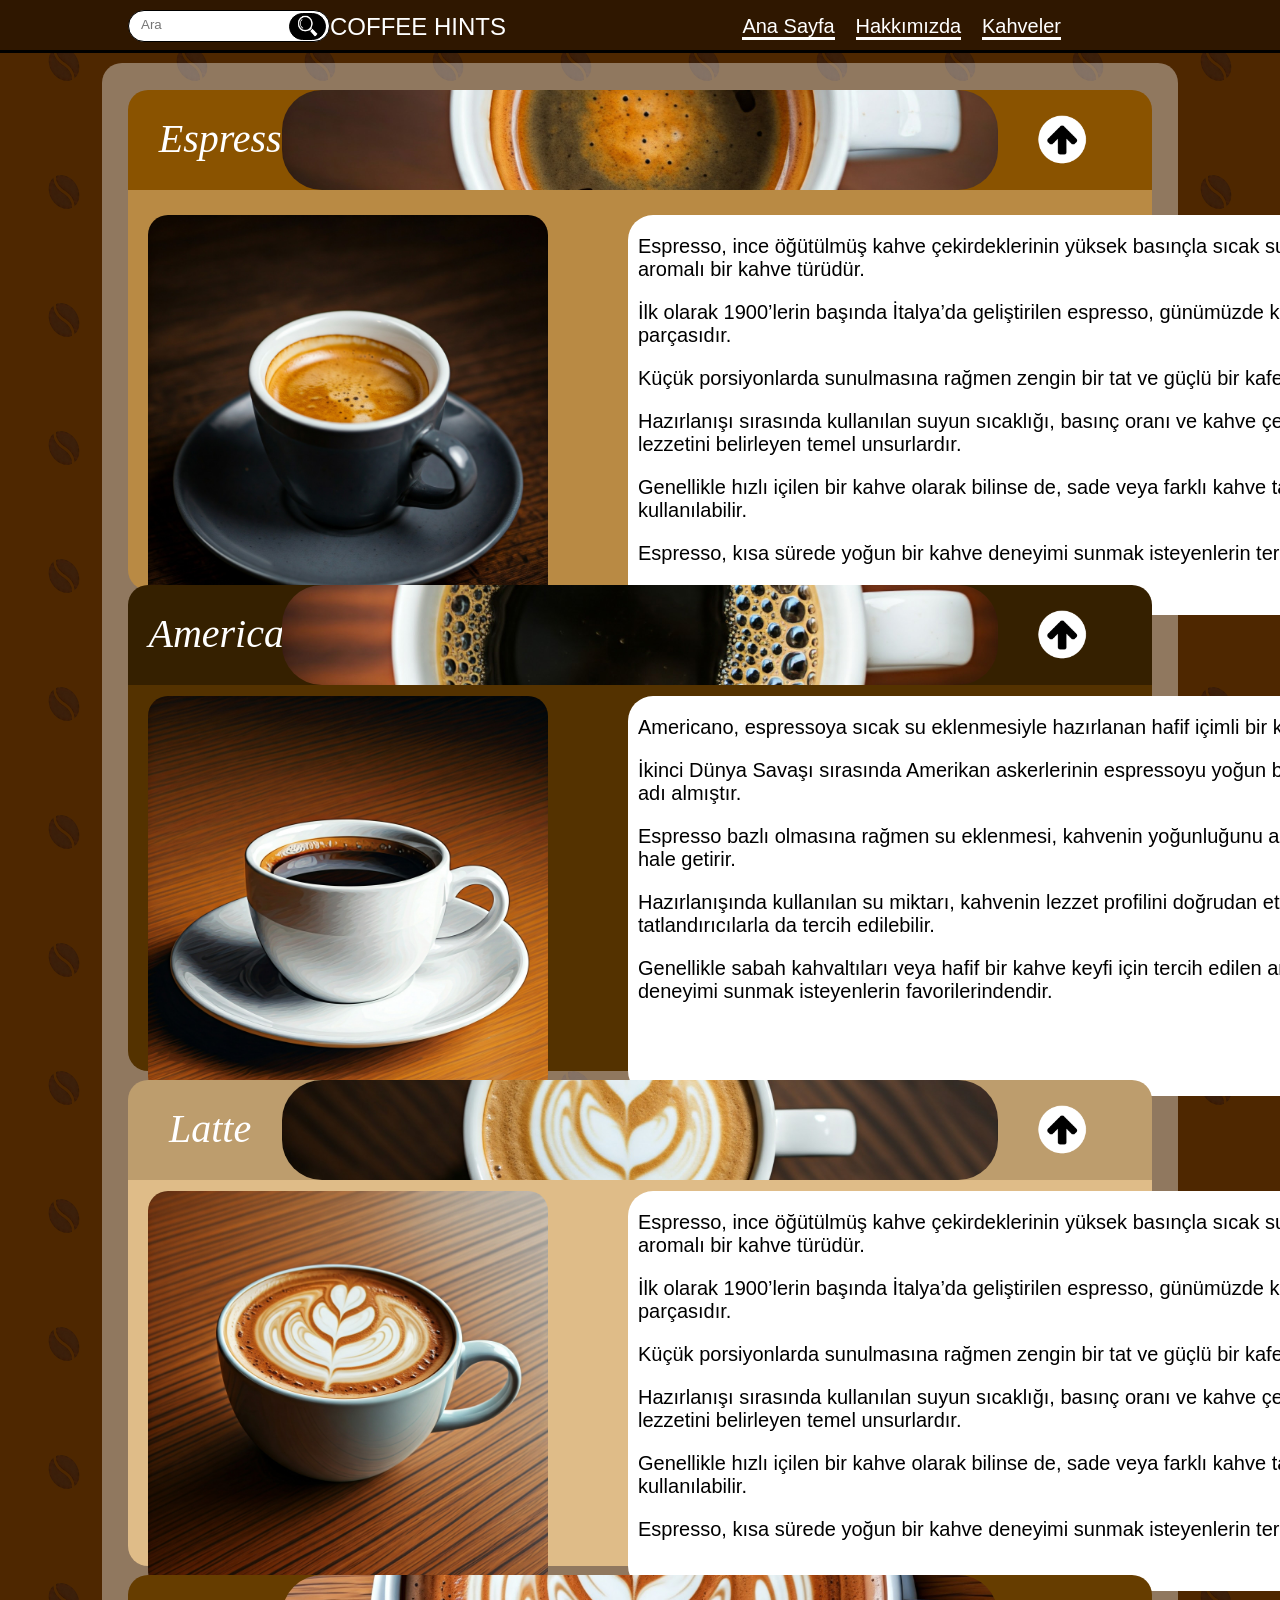
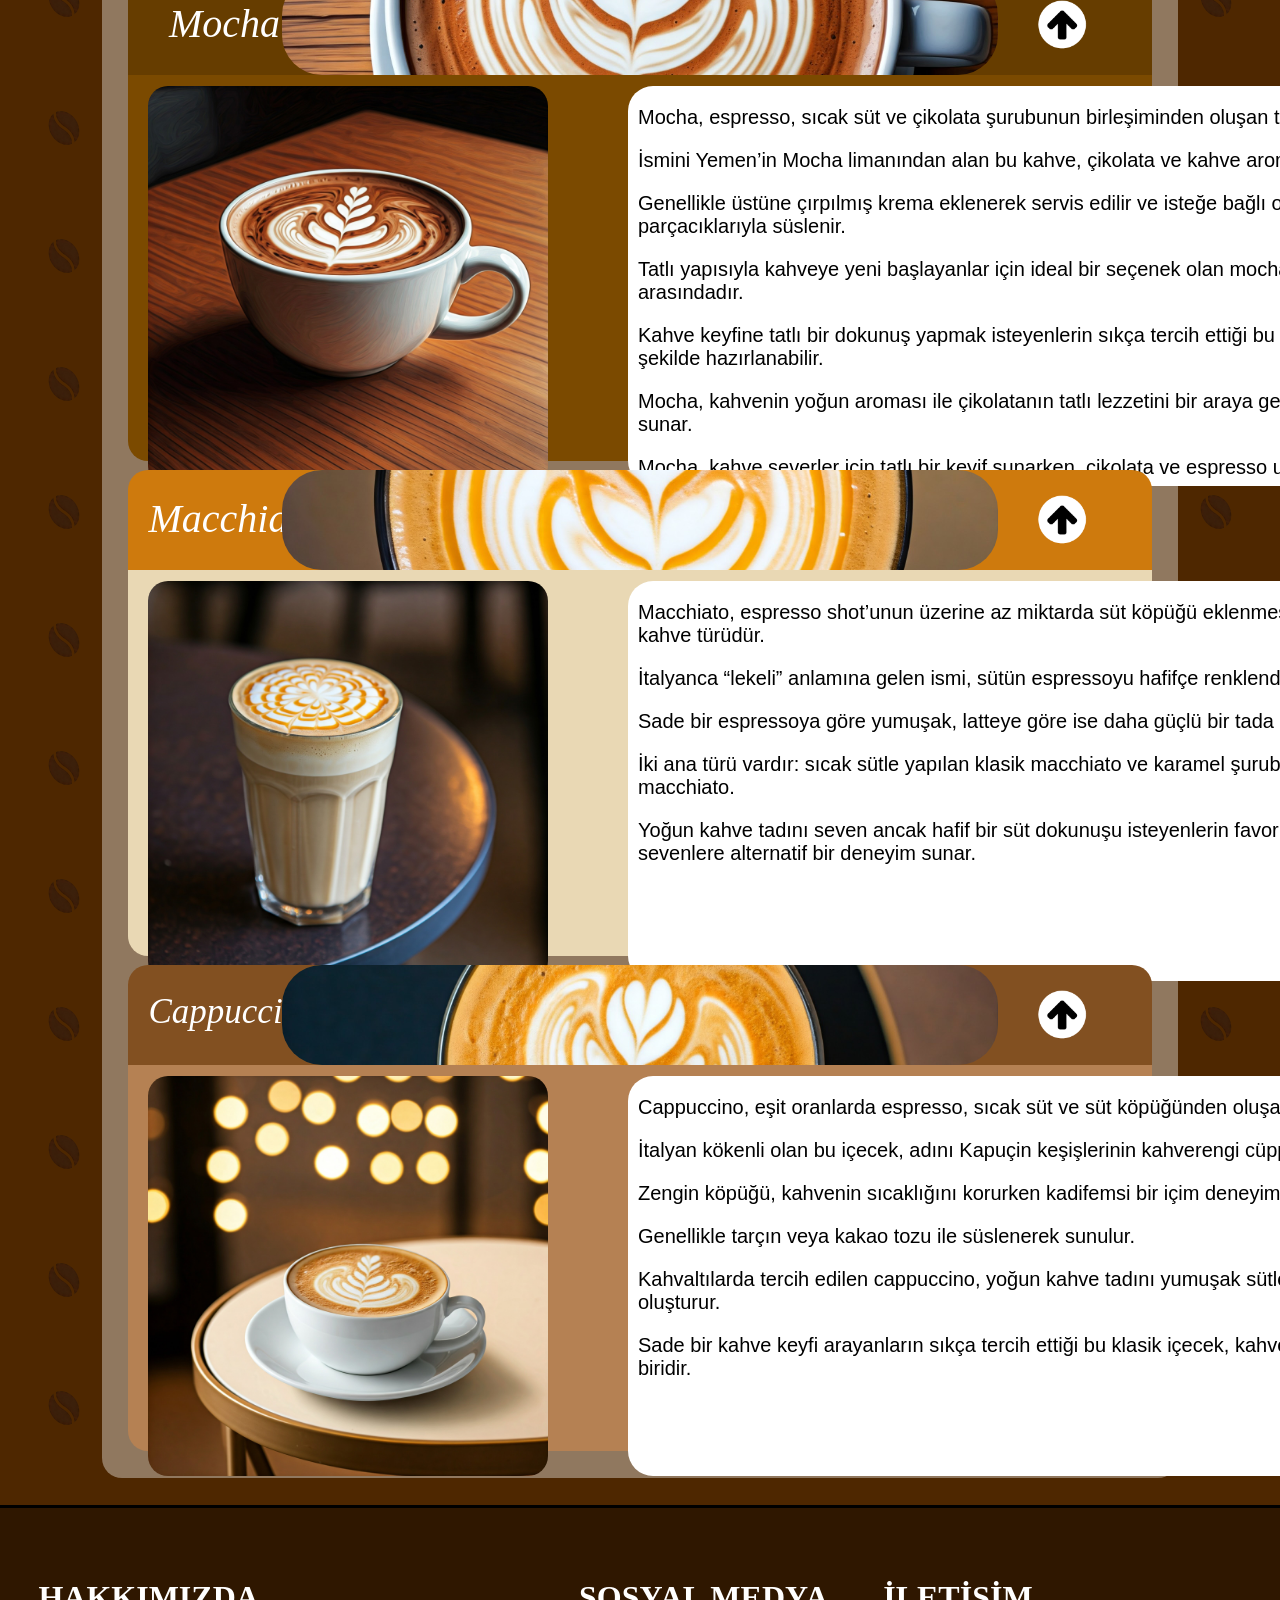
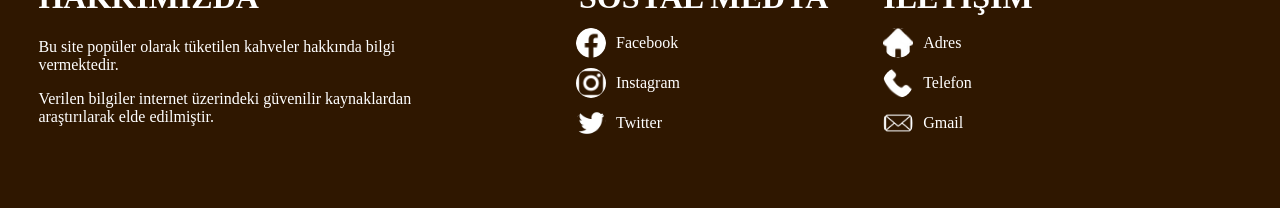
==== index.html @ f604f8ad "V1.0" ====
<!DOCTYPE html>
<html lang="en">
    <head>
        <meta charset="UTF-8">
        <meta name="viewport" content="width=device-width, initial-scale=1.0">
        <title>Coffee Hints</title>

        <link rel="stylesheet" type="text/css" href="style.css">
        <link rel="icon" href="images/site_background_coffee.png" type="image/x-icon">
    </head>

 <body>

    <div id="backdiv"></div>
    <div id="titlediv">
        <div id="intitlediv">
            <div id="searchdiv">
                <input type="search" id="inputarea" placeholder = "Ara">
                <div id="circlebg">
                    <div id="circle"></div>
                </div>
            </div>
            
            <div id="lefttarea">
                <p id="CFhints"><a href="">COFFEE HINTS</p></a>
            </div>
            <div id="rightdiv">
                <p class="parag"><font class="ciztext"><a href="#anasayfa">Ana Sayfa</a></font> &nbsp; <font class="ciztext"><a href="#hakkinda">Hakkımızda</a></font> &nbsp; <font class="ciztext"><a href="">Kahveler</a></font> </p>
            </div>
        </div>
    </div>

<!--///////////////////////////////////////////////ESPRESSO////////////////////////////////////////////////////////////////////////////-->
    
    <div id="escontent" class="cofcontent">
        <div id="esphoto" class="cofphoto"></div>
        <div class="chinttarea">
        <p>Espresso, ince öğütülmüş kahve çekirdeklerinin yüksek basınçla sıcak suyla demlenmesiyle elde edilen yoğun aromalı bir kahve türüdür.
        <p>İlk olarak 1900’lerin başında İtalya’da geliştirilen espresso, günümüzde kahve kültürünün vazgeçilmez bir parçasıdır.</p>
        <p>Küçük porsiyonlarda sunulmasına rağmen zengin bir tat ve güçlü bir kafein etkisi sunar.</p>
        <p>Hazırlanışı sırasında kullanılan suyun sıcaklığı, basınç oranı ve kahve çekirdeğinin kalitesi, espresso’nun lezzetini belirleyen temel unsurlardır.</p>
        <p>Genellikle hızlı içilen bir kahve olarak bilinse de, sade veya farklı kahve tariflerinin temel bileşeni olarak kullanılabilir.</p>
        <p>Espresso, kısa sürede yoğun bir kahve deneyimi sunmak isteyenlerin tercihidir.</p></div>
    </div>

    <div id="espresso" class="coffeebg">
        <p class="coftext"  id="anasayfa" style="left: 3%;">Espresso</p>
        <div id="inespresso" class="cphotodisplay"></div>
        <button class="arrows" onclick="contentAc()" id="esopenbutton"></button>
    </div>

    

<!--///////////////////////////////////////////////AMERİCANO////////////////////////////////////////////////////////////////////////////-->

        <div id="amecontent" class="cofcontent">
        <div id="amephoto" class="cofphoto"></div>

        <div class="chinttarea">
        <p>Americano, espressoya sıcak su eklenmesiyle hazırlanan hafif içimli bir kahve türüdür.</p>
        <p>İkinci Dünya Savaşı sırasında Amerikan askerlerinin espressoyu yoğun bulmaları üzerine ortaya çıkmış ve bu adı almıştır.</p>
        <p>Espresso bazlı olmasına rağmen su eklenmesi, kahvenin yoğunluğunu azaltarak daha uzun süre içime uygun hale getirir.</p>
        <p>Hazırlanışında kullanılan su miktarı, kahvenin lezzet profilini doğrudan etkiler. Sade içilebildiği gibi süt veya tatlandırıcılarla da tercih edilebilir.</p>
        <p>Genellikle sabah kahvaltıları veya hafif bir kahve keyfi için tercih edilen americano, sade ve yumuşak bir kahve deneyimi sunmak isteyenlerin favorilerindendir.</p>
        </div>
    </div>

    <div id="americano"class="coffeebg">
        <p class="coftext">Americano</p>
        <div id="inamericano" class="cphotodisplay"></div>
        <button class="arrows" onclick="contentAc()"></button>
    </div> 

    

<!--///////////////////////////////////////////////LATTE////////////////////////////////////////////////////////////////////////////-->

    <div id="lacontent" class="cofcontent">
        <div id="laphoto" class="cofphoto"></div>

        <div  class="chinttarea">
        <p>Espresso, ince öğütülmüş kahve çekirdeklerinin yüksek basınçla sıcak suyla demlenmesiyle elde edilen yoğun aromalı bir kahve türüdür.
        <p>İlk olarak 1900’lerin başında İtalya’da geliştirilen espresso, günümüzde kahve kültürünün vazgeçilmez bir parçasıdır.</p>
        <p>Küçük porsiyonlarda sunulmasına rağmen zengin bir tat ve güçlü bir kafein etkisi sunar.</p>
        <p>Hazırlanışı sırasında kullanılan suyun sıcaklığı, basınç oranı ve kahve çekirdeğinin kalitesi, espresso’nun lezzetini belirleyen temel unsurlardır.</p>
        <p>Genellikle hızlı içilen bir kahve olarak bilinse de, sade veya farklı kahve tariflerinin temel bileşeni olarak kullanılabilir.</p>
        <p>Espresso, kısa sürede yoğun bir kahve deneyimi sunmak isteyenlerin tercihidir.</p>
        </div>
    </div>

    <div id="latte" class="coffeebg">
        <p class="coftext" style="left: 4%;">Latte</p>
        <div id="inlatte" class="cphotodisplay"></div>
        
        <button class="arrows" onclick="contentAc()"></button>
    </div>

    <!--///////////////////////////////////////////////MOCHA////////////////////////////////////////////////////////////////////////////-->
    
    <div id="mocontent" class="cofcontent">
        <div id="mophoto" class="cofphoto"></div>

        <div  class="chinttarea">
        <p>Mocha, espresso, sıcak süt ve çikolata şurubunun birleşiminden oluşan tatlı ve zengin bir kahve türüdür.</p>
        <p>İsmini Yemen’in Mocha limanından alan bu kahve, çikolata ve kahve aromalarının dengeli uyumunu sunar.</p>
        <p>Genellikle üstüne çırpılmış krema eklenerek servis edilir ve isteğe bağlı olarak kakao tozu veya çikolata parçacıklarıyla süslenir.</p>
        <p>Tatlı yapısıyla kahveye yeni başlayanlar için ideal bir seçenek olan mocha, çikolata severlerin favorileri arasındadır.</p>
        <p>Kahve keyfine tatlı bir dokunuş yapmak isteyenlerin sıkça tercih ettiği bu içecek, hem sıcak hem de soğuk şekilde hazırlanabilir.</p>
        <p>Mocha, kahvenin yoğun aroması ile çikolatanın tatlı lezzetini bir araya getirerek damakta benzersiz bir deneyim sunar.</p>
        <p>Mocha, kahve severler için tatlı bir keyif sunarken, çikolata ve espresso uyumuyla zengin bir lezzet dengesi yaratır.</p>
        </div>
    </div>

    <div id="mocha" class="coffeebg">
        <p class="coftext" style="left: 4%;">Mocha</p>
        <div id="inmocha" class="cphotodisplay"></div>
        
        <button class="arrows" onclick="contentAc()"></button>
    </div>

    <!--///////////////////////////////////////////////MACCHİATO////////////////////////////////////////////////////////////////////////////-->
    
    <div id="macontent" class="cofcontent">
        <div id="maphoto" class="cofphoto"></div>

        <div  class="chinttarea">
        <p>Macchiato, espresso shot’unun üzerine az miktarda süt köpüğü eklenmesiyle hazırlanan yoğun ve aromatik bir kahve türüdür.</p>
        <p>İtalyanca “lekeli” anlamına gelen ismi, sütün espressoyu hafifçe renklendirmesinden gelir.</p>
        <p>Sade bir espressoya göre yumuşak, latteye göre ise daha güçlü bir tada sahiptir.</p>
        <p>İki ana türü vardır: sıcak sütle yapılan klasik macchiato ve karamel şurubu ile zenginleştirilen karamel macchiato.</p>
        <p>Yoğun kahve tadını seven ancak hafif bir süt dokunuşu isteyenlerin favorisi olan macchiato, sade kahve içmeyi sevenlere alternatif bir deneyim sunar.</p>
        </div>
    </div>

    <div id="macchiato" class="coffeebg">
        <p class="coftext" >Macchiato</p>
        <div id="inmac" class="cphotodisplay"></div>
        
        <button class="arrows" onclick="contentAc()"></button>
    </div>

    <!--///////////////////////////////////////////////CAPPUCCİNO////////////////////////////////////////////////////////////////////////////-->
    
    <div id="cacontent" class="cofcontent">
        <div id="caphoto" class="cofphoto"></div>

        <div  class="chinttarea">
        <p>Cappuccino, eşit oranlarda espresso, sıcak süt ve süt köpüğünden oluşan klasik bir kahve türüdür.</p>
        <p>İtalyan kökenli olan bu içecek, adını Kapuçin keşişlerinin kahverengi cüppelerinden almıştır.</p>
        <p>Zengin köpüğü, kahvenin sıcaklığını korurken kadifemsi bir içim deneyimi sunar.</p>
        <p>Genellikle tarçın veya kakao tozu ile süslenerek sunulur.</p>
        <p>Kahvaltılarda tercih edilen cappuccino, yoğun kahve tadını yumuşak sütle dengeleyerek zengin bir lezzet profili oluşturur.</p>
        <p>Sade bir kahve keyfi arayanların sıkça tercih ettiği bu klasik içecek, kahve dünyasının vazgeçilmezlerinden biridir.</p>
        </div>
    </div>

    <div id="cappuccino" class="coffeebg">
        <p class="coftext" style="left: 2%; font-size: 35px; top: -8px;">Cappuccino</p>
        <div id="incap" class="cphotodisplay"></div>
        
        <button class="arrows" onclick="contentAc()"></button>
    </div>


<!--///////////////////////////////////////////////FOOTER////////////////////////////////////////////////////////////////////////////-->
<div id="footer">
    <div id="aboutarea" class="areas">

        <p><h1 id="hakkinda">HAKKIMIZDA</h1></p>
        <p>Bu site popüler olarak tüketilen kahveler hakkında bilgi vermektedir.</p>
        <p>Verilen bilgiler internet üzerindeki güvenilir kaynaklardan araştırılarak elde edilmiştir.</p>   
        

    </div>

    <div id="socialmarea" class="areas">

        <h1 id="stitle">SOSYAL MEDYA</h1>

        <div id="facebook" class="contacticons">
            <div class="contacttexts">
                <p class="links"><a href="">Facebook</a></p>
            </div>
        </div>

        <div id="instagram" class="contacticons">
            <div class="contacttexts">
                <p  class="links"><a href="">Instagram</a></p>
            </div>
        </div>

        <div id="twitter" class="contacticons">
            <div class="contacttexts">
                <p  class="links"><a href="">Twitter</a></p>
            </div>
        </div>
    </div>

    <div id="contactarea" class="areas">

        <h1 id="ctitle">İLETİŞİM</h1>

        <div id="adress" class="contacticons">
            <div class="contacttexts">
                <p class="links">Adres</p>
            </div>
        </div>

        <div id="phone" class="contacticons">
            <div class="contacttexts">
                <p class="links">Telefon</p>
            </div>
        </div>

        <div id="email" class="contacticons">
            <div class="contacttexts">
                <p class="links">Gmail</p>
            </div>
        </div>    
    </div>
</div>

<!--////////////////////////////SCRIPT////////////////////////////////////////////////-->

<script src="script.js">



</script>










</body>
</html>
---- style.css ----
div{border: 0px,solid,black;background-color: #ff000000}

a:link{color: rgb(255, 255, 255);}
a:visited{color: rgb(255, 255, 255);}
a:hover{color: rgb(142, 142, 142);}
a:active{color: rgb(255, 255, 255);}
a{text-decoration : none;}


.arrows{
    border: 0,solid,black;
    height: 80px;
    width: 80px;
    background-image: url(images/DownArrow1.png);
    background-size: 100%;
    right: 50px;
    top: 10%;
    rotate: 180deg;}
.coffeebg{
    width: 80%;
    height: 100px;
    border: 0px,black,solid;
    border-radius: 20px;
    position: absolute;
    color: white;
    border-bottom-left-radius: 0px;
    border-bottom-right-radius: 0px;
    left: 10%;}
.cphotodisplay{
    top: 0%;
    width: 70%;
    height: 100px;
    position: absolute;
    left: 15%;
    border-radius: 40px;
    background-size: 100%;
    background-position: -1px,1px;}
.cofphoto{
border: 0px,solid,black;
width: 400px;
height: 400px;
background-color: white;
position: absolute;
left:20px;
top: 75px;
border-radius: 20px;
background-size: 100%;}
.cofcontent{
    border: 0px solid black;
    width: 80%;
    height: 50%;
    position: absolute;
    top: 140px;
    left: 10%;
    border-radius: 20px;
    border-top-right-radius: 0%;
    border-top-left-radius: 0%;    }

.chinttarea{
border: 0px,solid,black;
width: 990px;
height: 400px;
background-color: white;
position: absolute;
left:500px;
top: 75px;
border-radius: 25px;
color: black;
text-align: left;
font-size: 20px;
font-family:'Gill Sans', 'Gill Sans MT', Calibri, 'Trebuchet MS', sans-serif;
padding-left: 10px;}

.coftext{
    font-family:sans-serif,Arial,'Arial Narrow','Franklin Gothic Medium',   ;
    font-size: 40px;
    font-style: italic ;
    position: absolute;
    left: 2%;
    top: -15px;
}
/*///////////////////////////GENEL//////////////////////////////////*/
body{
    
    background-image: url(images/coffeebackground.png);
    background-size: 10%;
    background-color: rgb(78, 39, 0);}
button{
    background-color: #ff000000;
    border: 0px;
    color: white;
    position: absolute;}
/*///////////////////////////Başlık Tasarımları//////////////////////////////////*/
#backdiv{
    border: 0px,black,solid;
    width: 84%;
    height:335%;
    position: absolute;
    left: 8%;
    top: 7%;
    border-radius: 20px;
    background-color: rgba(255, 255, 255, 0.373);
    color: white;}
.ciztext{
    border: 3px,black;
    border-bottom-color: rgb(255, 255, 255);
    border-bottom-style: solid;
    font-size: 20px;}

#titlediv{
    
    width: 100%;
    height: 50px;
    background-color: rgb(47, 23, 0);
    /*position:absolute;*/
    left: 0px;
    position: fixed;
    top: 0;
    z-index: 99;
    border: 3px;
    border-bottom-color: rgb(0, 0, 0);
    border-bottom-style: solid;
    color: white;}

#intitlediv{
    
    width: 80%;
    height: 70px;
    position:absolute;
    left: 10%;
    top: -15px;}

#rightdiv{
    width: 40%;
    height: 70px;
    background-color: rgba(255, 0, 0, 0);
    position:absolute;
    right:0px;
    font-family:'Franklin Gothic Medium', 'Arial Narrow', Arial, sans-serif;
    text-align: left;
    font-size: 25px;}

#circle{
    width: 25px;
    height: 25px;
    border-radius: 100%;
    position:absolute;
    left: 170px;
    top: 25.5px;
    float: left;
    background-image: url(images/buyutec.png);
    background-size: 100%;}

#lefttarea{
    width: 200px;
    height: 70px;
    position: absolute;
    left: 190px;
    top: 5%;
    background-color: rgba(255, 255, 255, 0);}

#CFhints{
    font-family:'Franklin Gothic Medium', 'Arial Narrow', Arial, sans-serif;
    text-align: center;
    font-size: 24px;}
/*//////////////////////////////ESPRESSO//////////////////////////////////*/
#espresso{   
    top: 10%;
    background-color: rgb(138, 83, 0);}

#inespresso{
    background-image: url(images/espresso.jpeg);}

#escontent{
    color: white;
    display: block;
    background-color: rgb(185, 138, 68);}

#esphoto{
background-image: url(images/espressofoto.jpeg);}

/*//////////////////////////////AMERİCANO//////////////////////////////////*/
#americano{   
    left: 10%;
    top: 65%;
    background-color: rgb(53, 32, 0);
    display: block;}

#inamericano{
    background-image: url(images/americano.jpeg);}

#amecontent{
    
    top: 69%;
    background-color: rgb(84, 50, 0);
    color: white;
    display: block;}
    
#amephoto{
    background-image: url(images/americanofoto.jpeg);}

/*//////////////////////////////LATTE//////////////////////////////////*/

#latte{   
    top: 120%;
    background-color: rgb(189, 157, 109);
    display: block;}

#inlatte{
    background-image: url(images/latte.jpeg);}

#lacontent{
    background-color: rgb(223, 188, 136);
    color: white;
    display: block;
    top: 124%;}

#laphoto{
    background-image: url(images/lattemasa.jpeg);}

/*/////////////////////////MOCHA///////////////////////////////////////*/

#mocha{   
    top: 175%;
    background-color: rgb(102, 61, 0);
    display: block;}

#inmocha{
    background-image: url(images/mochaust.jpeg);}

#mocontent{
    background-color: rgb(123, 74, 0);
    color: white;
    display: block;
    top: 179%;}

#mophoto{
    background-image: url(images/mochamasa1.jpeg);}

/*/////////////////////////MACCHİATO///////////////////////////////////////*/

#macchiato{   
    top: 230%;
    background-color: rgb(206, 122, 13);
    display: block;}

#inmac{
    background-image: url(images/macust.jpeg);}

#macontent{
    background-color: rgb(233, 216, 180);
    color: white;
    display: block;
    top: 234%;}

#maphoto{
    background-image: url(images/macmasa.jpeg);}

/*/////////////////////////CAPPUCCİNO///////////////////////////////////////*/

#cappuccino{   
    top: 285%;
    background-color: rgb(130, 80, 33);
    display: block;}

#incap{
    background-image: url(images/capust.jpeg);}

#cacontent{
    background-color: rgb(181, 129, 83);
    color: white;
    display: block;
    top: 289%;}

#caphoto{
    background-image: url(images/capmasa.jpeg);}


 /*//////////////////////////SEARCH BAR//////////////////////////////////////*/
#searchdiv{
border: 1px,solid,black;
border-radius: 25px;
height: 30px;
width: 200px;
position: absolute;
top: 25px;
background-color: white;}

#inputarea{
border: 0px,solid,black;
height: 20px;
width: 140px;
position: absolute;
background-color: rgba(0, 225, 255, 0);
left: 10px;
top: 3px;
outline: none;}

#circlebg{
width: 35px;
height: 25px;
border-radius: 15px;
position:absolute;
left: 160px;
top: 1.5px;
border: 1px,solid,rgb(0, 0, 0);
background-color: black;}

#circle{
    width: 25px;
    height: 25px;
    border-radius: 100%;
    position:absolute;
    left: 5px;
    top: 0px;
    background-image: url(images/buyutec.png);
    background-size: 100%;
    background-color: rgba(255, 255, 255, 0);
    color: rgba(255, 255, 255, 0);}

/*//////////////////////////FOOTER//////////////////////////////////////*/
#footer
{
    background-color: rgb(47, 23, 0);
    border: 3px;
    border-top-color: rgb(0, 0, 0);
    border-top-style: solid;
    position: absolute;
    width: 100%;
    height: 300px;
    left: 0px;
    padding: 0px;
    margin: 0px;
    top: 345%;
}
.areas
{
    text-align: left;
    border: 0px,solid,white;
    color: white;
    background-color: rgba(255, 255, 255, 0);
    position: absolute;
    width: 30%;
    height: 200px;
    padding: 0px;
    margin: 0px;
    top: 50px;
}
#aboutarea
{
    
    left: 3%;
}

#socialmarea
{
   
    left: 45%;
}
#contactarea
{
    left: 69%;
}

.contacticons
{
    border: 0px,solid,black;
    border-radius: 100%;
    background-color: rgba(255, 255, 255, 0);
    position: absolute;
    width: 30px;
    height: 30px;
    left: 0px;
    background-size: 100%;
    background-position: 0px;
}
.contacttexts
{
    position: absolute;
    left: 30px;
}

.links
{   
    position: absolute;
    left: 10px;
    top: -10px;
}

#stitle
{
    position: absolute;
    left: 3px;
}

#facebook
{   
    
    top: 70px;
    background-image: url(images/facebook.png);
    
}

#instagram
{   
    
    top: 110px;
    background-image: url(images/instagram.png);
}

#twitter
{   
    
    top: 150px;
    background-image: url(images/twitter.png);
    background-size: 88%;
    background-position: 2.5px;
    
}

#adress
{   
    top: 70px;
    background-image: url(images/adress.png);
    background-size: 97%;
    background-position: 0.5px,0.5px;
}

#phone
{   
    top: 110px;
    background-image: url(images/phone.png);
}

#email
{   
    top: 150px;
    background-image: url(images/mail.png);
    background-size: 88%;
    background-position: 2px,0px;
}
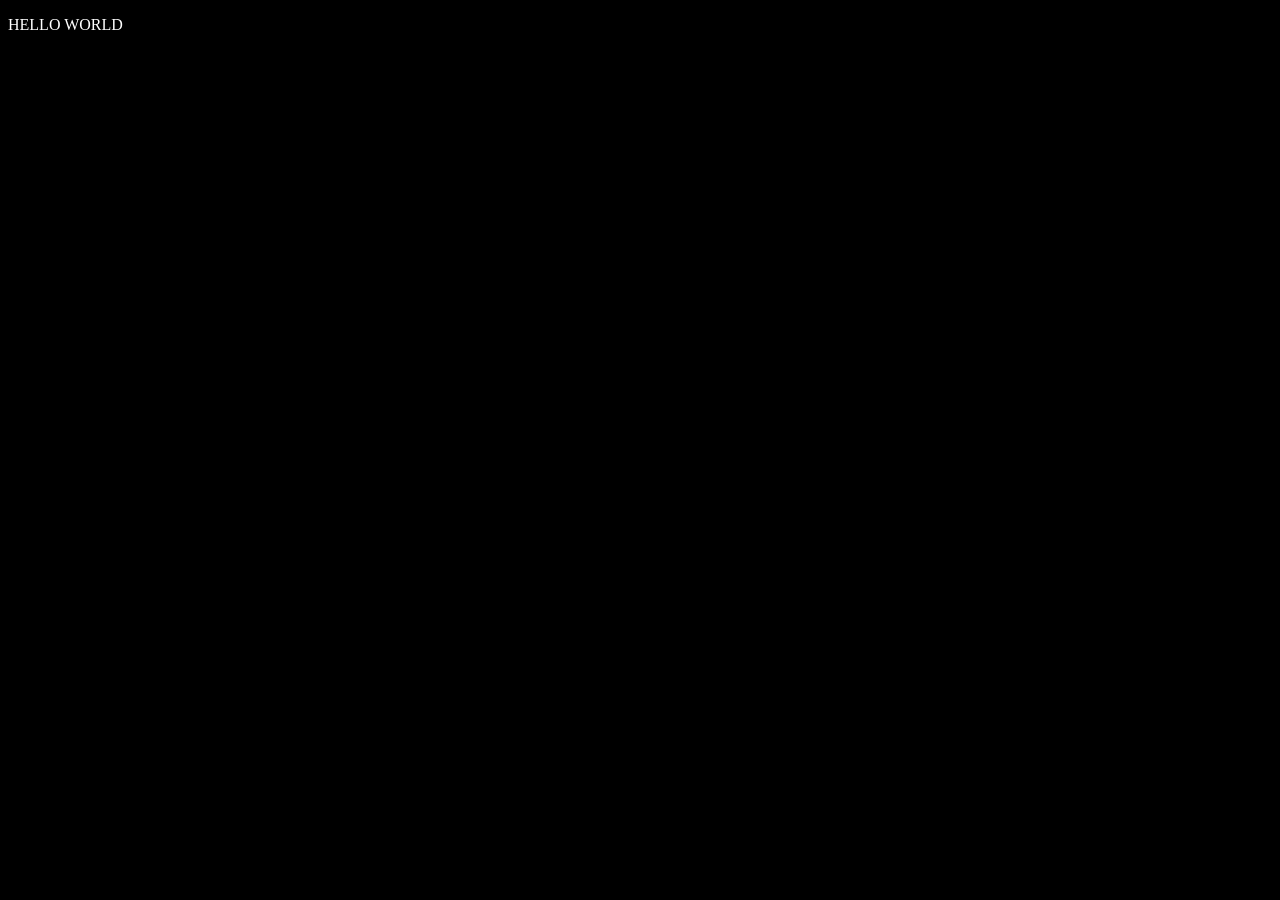
==== commit 79b1d62e: "v1.0" ====
--- a/index.html
+++ b/index.html
@@ -1,241 +1,12 @@
 <!DOCTYPE html>
 <html lang="en">
-    <head>
-        <meta charset="UTF-8">
-        <meta name="viewport" content="width=device-width, initial-scale=1.0">
-        <title>Coffee Hints</title>
-
-        <link rel="stylesheet" type="text/css" href="style.css">
-        <link rel="icon" href="images/site_background_coffee.png" type="image/x-icon">
-    </head>
-
- <body>
-
-    <div id="backdiv"></div>
-    <div id="titlediv">
-        <div id="intitlediv">
-            <div id="searchdiv">
-                <input type="search" id="inputarea" placeholder = "Ara">
-                <div id="circlebg">
-                    <div id="circle"></div>
-                </div>
-            </div>
-            
-            <div id="lefttarea">
-                <p id="CFhints"><a href="">COFFEE HINTS</p></a>
-            </div>
-            <div id="rightdiv">
-                <p class="parag"><font class="ciztext"><a href="#anasayfa">Ana Sayfa</a></font> &nbsp; <font class="ciztext"><a href="#hakkinda">Hakkımızda</a></font> &nbsp; <font class="ciztext"><a href="">Kahveler</a></font> </p>
-            </div>
-        </div>
-    </div>
-
-<!--///////////////////////////////////////////////ESPRESSO////////////////////////////////////////////////////////////////////////////-->
-    
-    <div id="escontent" class="cofcontent">
-        <div id="esphoto" class="cofphoto"></div>
-        <div class="chinttarea">
-        <p>Espresso, ince öğütülmüş kahve çekirdeklerinin yüksek basınçla sıcak suyla demlenmesiyle elde edilen yoğun aromalı bir kahve türüdür.
-        <p>İlk olarak 1900’lerin başında İtalya’da geliştirilen espresso, günümüzde kahve kültürünün vazgeçilmez bir parçasıdır.</p>
-        <p>Küçük porsiyonlarda sunulmasına rağmen zengin bir tat ve güçlü bir kafein etkisi sunar.</p>
-        <p>Hazırlanışı sırasında kullanılan suyun sıcaklığı, basınç oranı ve kahve çekirdeğinin kalitesi, espresso’nun lezzetini belirleyen temel unsurlardır.</p>
-        <p>Genellikle hızlı içilen bir kahve olarak bilinse de, sade veya farklı kahve tariflerinin temel bileşeni olarak kullanılabilir.</p>
-        <p>Espresso, kısa sürede yoğun bir kahve deneyimi sunmak isteyenlerin tercihidir.</p></div>
-    </div>
-
-    <div id="espresso" class="coffeebg">
-        <p class="coftext"  id="anasayfa" style="left: 3%;">Espresso</p>
-        <div id="inespresso" class="cphotodisplay"></div>
-        <button class="arrows" onclick="contentAc()" id="esopenbutton"></button>
-    </div>
-
-    
-
-<!--///////////////////////////////////////////////AMERİCANO////////////////////////////////////////////////////////////////////////////-->
-
-        <div id="amecontent" class="cofcontent">
-        <div id="amephoto" class="cofphoto"></div>
-
-        <div class="chinttarea">
-        <p>Americano, espressoya sıcak su eklenmesiyle hazırlanan hafif içimli bir kahve türüdür.</p>
-        <p>İkinci Dünya Savaşı sırasında Amerikan askerlerinin espressoyu yoğun bulmaları üzerine ortaya çıkmış ve bu adı almıştır.</p>
-        <p>Espresso bazlı olmasına rağmen su eklenmesi, kahvenin yoğunluğunu azaltarak daha uzun süre içime uygun hale getirir.</p>
-        <p>Hazırlanışında kullanılan su miktarı, kahvenin lezzet profilini doğrudan etkiler. Sade içilebildiği gibi süt veya tatlandırıcılarla da tercih edilebilir.</p>
-        <p>Genellikle sabah kahvaltıları veya hafif bir kahve keyfi için tercih edilen americano, sade ve yumuşak bir kahve deneyimi sunmak isteyenlerin favorilerindendir.</p>
-        </div>
-    </div>
-
-    <div id="americano"class="coffeebg">
-        <p class="coftext">Americano</p>
-        <div id="inamericano" class="cphotodisplay"></div>
-        <button class="arrows" onclick="contentAc()"></button>
-    </div> 
-
-    
-
-<!--///////////////////////////////////////////////LATTE////////////////////////////////////////////////////////////////////////////-->
-
-    <div id="lacontent" class="cofcontent">
-        <div id="laphoto" class="cofphoto"></div>
-
-        <div  class="chinttarea">
-        <p>Espresso, ince öğütülmüş kahve çekirdeklerinin yüksek basınçla sıcak suyla demlenmesiyle elde edilen yoğun aromalı bir kahve türüdür.
-        <p>İlk olarak 1900’lerin başında İtalya’da geliştirilen espresso, günümüzde kahve kültürünün vazgeçilmez bir parçasıdır.</p>
-        <p>Küçük porsiyonlarda sunulmasına rağmen zengin bir tat ve güçlü bir kafein etkisi sunar.</p>
-        <p>Hazırlanışı sırasında kullanılan suyun sıcaklığı, basınç oranı ve kahve çekirdeğinin kalitesi, espresso’nun lezzetini belirleyen temel unsurlardır.</p>
-        <p>Genellikle hızlı içilen bir kahve olarak bilinse de, sade veya farklı kahve tariflerinin temel bileşeni olarak kullanılabilir.</p>
-        <p>Espresso, kısa sürede yoğun bir kahve deneyimi sunmak isteyenlerin tercihidir.</p>
-        </div>
-    </div>
-
-    <div id="latte" class="coffeebg">
-        <p class="coftext" style="left: 4%;">Latte</p>
-        <div id="inlatte" class="cphotodisplay"></div>
-        
-        <button class="arrows" onclick="contentAc()"></button>
-    </div>
-
-    <!--///////////////////////////////////////////////MOCHA////////////////////////////////////////////////////////////////////////////-->
-    
-    <div id="mocontent" class="cofcontent">
-        <div id="mophoto" class="cofphoto"></div>
-
-        <div  class="chinttarea">
-        <p>Mocha, espresso, sıcak süt ve çikolata şurubunun birleşiminden oluşan tatlı ve zengin bir kahve türüdür.</p>
-        <p>İsmini Yemen’in Mocha limanından alan bu kahve, çikolata ve kahve aromalarının dengeli uyumunu sunar.</p>
-        <p>Genellikle üstüne çırpılmış krema eklenerek servis edilir ve isteğe bağlı olarak kakao tozu veya çikolata parçacıklarıyla süslenir.</p>
-        <p>Tatlı yapısıyla kahveye yeni başlayanlar için ideal bir seçenek olan mocha, çikolata severlerin favorileri arasındadır.</p>
-        <p>Kahve keyfine tatlı bir dokunuş yapmak isteyenlerin sıkça tercih ettiği bu içecek, hem sıcak hem de soğuk şekilde hazırlanabilir.</p>
-        <p>Mocha, kahvenin yoğun aroması ile çikolatanın tatlı lezzetini bir araya getirerek damakta benzersiz bir deneyim sunar.</p>
-        <p>Mocha, kahve severler için tatlı bir keyif sunarken, çikolata ve espresso uyumuyla zengin bir lezzet dengesi yaratır.</p>
-        </div>
-    </div>
-
-    <div id="mocha" class="coffeebg">
-        <p class="coftext" style="left: 4%;">Mocha</p>
-        <div id="inmocha" class="cphotodisplay"></div>
-        
-        <button class="arrows" onclick="contentAc()"></button>
-    </div>
-
-    <!--///////////////////////////////////////////////MACCHİATO////////////////////////////////////////////////////////////////////////////-->
-    
-    <div id="macontent" class="cofcontent">
-        <div id="maphoto" class="cofphoto"></div>
-
-        <div  class="chinttarea">
-        <p>Macchiato, espresso shot’unun üzerine az miktarda süt köpüğü eklenmesiyle hazırlanan yoğun ve aromatik bir kahve türüdür.</p>
-        <p>İtalyanca “lekeli” anlamına gelen ismi, sütün espressoyu hafifçe renklendirmesinden gelir.</p>
-        <p>Sade bir espressoya göre yumuşak, latteye göre ise daha güçlü bir tada sahiptir.</p>
-        <p>İki ana türü vardır: sıcak sütle yapılan klasik macchiato ve karamel şurubu ile zenginleştirilen karamel macchiato.</p>
-        <p>Yoğun kahve tadını seven ancak hafif bir süt dokunuşu isteyenlerin favorisi olan macchiato, sade kahve içmeyi sevenlere alternatif bir deneyim sunar.</p>
-        </div>
-    </div>
-
-    <div id="macchiato" class="coffeebg">
-        <p class="coftext" >Macchiato</p>
-        <div id="inmac" class="cphotodisplay"></div>
-        
-        <button class="arrows" onclick="contentAc()"></button>
-    </div>
-
-    <!--///////////////////////////////////////////////CAPPUCCİNO////////////////////////////////////////////////////////////////////////////-->
-    
-    <div id="cacontent" class="cofcontent">
-        <div id="caphoto" class="cofphoto"></div>
-
-        <div  class="chinttarea">
-        <p>Cappuccino, eşit oranlarda espresso, sıcak süt ve süt köpüğünden oluşan klasik bir kahve türüdür.</p>
-        <p>İtalyan kökenli olan bu içecek, adını Kapuçin keşişlerinin kahverengi cüppelerinden almıştır.</p>
-        <p>Zengin köpüğü, kahvenin sıcaklığını korurken kadifemsi bir içim deneyimi sunar.</p>
-        <p>Genellikle tarçın veya kakao tozu ile süslenerek sunulur.</p>
-        <p>Kahvaltılarda tercih edilen cappuccino, yoğun kahve tadını yumuşak sütle dengeleyerek zengin bir lezzet profili oluşturur.</p>
-        <p>Sade bir kahve keyfi arayanların sıkça tercih ettiği bu klasik içecek, kahve dünyasının vazgeçilmezlerinden biridir.</p>
-        </div>
-    </div>
-
-    <div id="cappuccino" class="coffeebg">
-        <p class="coftext" style="left: 2%; font-size: 35px; top: -8px;">Cappuccino</p>
-        <div id="incap" class="cphotodisplay"></div>
-        
-        <button class="arrows" onclick="contentAc()"></button>
-    </div>
-
-
-<!--///////////////////////////////////////////////FOOTER////////////////////////////////////////////////////////////////////////////-->
-<div id="footer">
-    <div id="aboutarea" class="areas">
-
-        <p><h1 id="hakkinda">HAKKIMIZDA</h1></p>
-        <p>Bu site popüler olarak tüketilen kahveler hakkında bilgi vermektedir.</p>
-        <p>Verilen bilgiler internet üzerindeki güvenilir kaynaklardan araştırılarak elde edilmiştir.</p>   
-        
-
-    </div>
-
-    <div id="socialmarea" class="areas">
-
-        <h1 id="stitle">SOSYAL MEDYA</h1>
-
-        <div id="facebook" class="contacticons">
-            <div class="contacttexts">
-                <p class="links"><a href="">Facebook</a></p>
-            </div>
-        </div>
-
-        <div id="instagram" class="contacticons">
-            <div class="contacttexts">
-                <p  class="links"><a href="">Instagram</a></p>
-            </div>
-        </div>
-
-        <div id="twitter" class="contacticons">
-            <div class="contacttexts">
-                <p  class="links"><a href="">Twitter</a></p>
-            </div>
-        </div>
-    </div>
-
-    <div id="contactarea" class="areas">
-
-        <h1 id="ctitle">İLETİŞİM</h1>
-
-        <div id="adress" class="contacticons">
-            <div class="contacttexts">
-                <p class="links">Adres</p>
-            </div>
-        </div>
-
-        <div id="phone" class="contacticons">
-            <div class="contacttexts">
-                <p class="links">Telefon</p>
-            </div>
-        </div>
-
-        <div id="email" class="contacticons">
-            <div class="contacttexts">
-                <p class="links">Gmail</p>
-            </div>
-        </div>    
-    </div>
-</div>
-
-<!--////////////////////////////SCRIPT////////////////////////////////////////////////-->
-
-<script src="script.js">
-
-
-
-</script>
-
-
-
-
-
-
-
-
-
-
+<head>
+    <meta charset="UTF-8">
+    <meta name="viewport" content="width=device-width, initial-scale=1.0">
+    <title>Document</title>
+    <link rel="stylesheet" href="style.css">
+</head>
+<body>
+    <p>HELLO WORLD</p>
 </body>
 </html>
--- a/style.css
+++ b/style.css
@@ -1,441 +1,5 @@
-div{border: 0px,solid,black;background-color: #ff000000}
-
-a:link{color: rgb(255, 255, 255);}
-a:visited{color: rgb(255, 255, 255);}
-a:hover{color: rgb(142, 142, 142);}
-a:active{color: rgb(255, 255, 255);}
-a{text-decoration : none;}
-
-
-.arrows{
-    border: 0,solid,black;
-    height: 80px;
-    width: 80px;
-    background-image: url(images/DownArrow1.png);
-    background-size: 100%;
-    right: 50px;
-    top: 10%;
-    rotate: 180deg;}
-.coffeebg{
-    width: 80%;
-    height: 100px;
-    border: 0px,black,solid;
-    border-radius: 20px;
-    position: absolute;
+body
+{
+    background-color: black;
     color: white;
-    border-bottom-left-radius: 0px;
-    border-bottom-right-radius: 0px;
-    left: 10%;}
-.cphotodisplay{
-    top: 0%;
-    width: 70%;
-    height: 100px;
-    position: absolute;
-    left: 15%;
-    border-radius: 40px;
-    background-size: 100%;
-    background-position: -1px,1px;}
-.cofphoto{
-border: 0px,solid,black;
-width: 400px;
-height: 400px;
-background-color: white;
-position: absolute;
-left:20px;
-top: 75px;
-border-radius: 20px;
-background-size: 100%;}
-.cofcontent{
-    border: 0px solid black;
-    width: 80%;
-    height: 50%;
-    position: absolute;
-    top: 140px;
-    left: 10%;
-    border-radius: 20px;
-    border-top-right-radius: 0%;
-    border-top-left-radius: 0%;    }
-
-.chinttarea{
-border: 0px,solid,black;
-width: 990px;
-height: 400px;
-background-color: white;
-position: absolute;
-left:500px;
-top: 75px;
-border-radius: 25px;
-color: black;
-text-align: left;
-font-size: 20px;
-font-family:'Gill Sans', 'Gill Sans MT', Calibri, 'Trebuchet MS', sans-serif;
-padding-left: 10px;}
-
-.coftext{
-    font-family:sans-serif,Arial,'Arial Narrow','Franklin Gothic Medium',   ;
-    font-size: 40px;
-    font-style: italic ;
-    position: absolute;
-    left: 2%;
-    top: -15px;
-}
-/*///////////////////////////GENEL//////////////////////////////////*/
-body{
-    
-    background-image: url(images/coffeebackground.png);
-    background-size: 10%;
-    background-color: rgb(78, 39, 0);}
-button{
-    background-color: #ff000000;
-    border: 0px;
-    color: white;
-    position: absolute;}
-/*///////////////////////////Başlık Tasarımları//////////////////////////////////*/
-#backdiv{
-    border: 0px,black,solid;
-    width: 84%;
-    height:335%;
-    position: absolute;
-    left: 8%;
-    top: 7%;
-    border-radius: 20px;
-    background-color: rgba(255, 255, 255, 0.373);
-    color: white;}
-.ciztext{
-    border: 3px,black;
-    border-bottom-color: rgb(255, 255, 255);
-    border-bottom-style: solid;
-    font-size: 20px;}
-
-#titlediv{
-    
-    width: 100%;
-    height: 50px;
-    background-color: rgb(47, 23, 0);
-    /*position:absolute;*/
-    left: 0px;
-    position: fixed;
-    top: 0;
-    z-index: 99;
-    border: 3px;
-    border-bottom-color: rgb(0, 0, 0);
-    border-bottom-style: solid;
-    color: white;}
-
-#intitlediv{
-    
-    width: 80%;
-    height: 70px;
-    position:absolute;
-    left: 10%;
-    top: -15px;}
-
-#rightdiv{
-    width: 40%;
-    height: 70px;
-    background-color: rgba(255, 0, 0, 0);
-    position:absolute;
-    right:0px;
-    font-family:'Franklin Gothic Medium', 'Arial Narrow', Arial, sans-serif;
-    text-align: left;
-    font-size: 25px;}
-
-#circle{
-    width: 25px;
-    height: 25px;
-    border-radius: 100%;
-    position:absolute;
-    left: 170px;
-    top: 25.5px;
-    float: left;
-    background-image: url(images/buyutec.png);
-    background-size: 100%;}
-
-#lefttarea{
-    width: 200px;
-    height: 70px;
-    position: absolute;
-    left: 190px;
-    top: 5%;
-    background-color: rgba(255, 255, 255, 0);}
-
-#CFhints{
-    font-family:'Franklin Gothic Medium', 'Arial Narrow', Arial, sans-serif;
-    text-align: center;
-    font-size: 24px;}
-/*//////////////////////////////ESPRESSO//////////////////////////////////*/
-#espresso{   
-    top: 10%;
-    background-color: rgb(138, 83, 0);}
-
-#inespresso{
-    background-image: url(images/espresso.jpeg);}
-
-#escontent{
-    color: white;
-    display: block;
-    background-color: rgb(185, 138, 68);}
-
-#esphoto{
-background-image: url(images/espressofoto.jpeg);}
-
-/*//////////////////////////////AMERİCANO//////////////////////////////////*/
-#americano{   
-    left: 10%;
-    top: 65%;
-    background-color: rgb(53, 32, 0);
-    display: block;}
-
-#inamericano{
-    background-image: url(images/americano.jpeg);}
-
-#amecontent{
-    
-    top: 69%;
-    background-color: rgb(84, 50, 0);
-    color: white;
-    display: block;}
-    
-#amephoto{
-    background-image: url(images/americanofoto.jpeg);}
-
-/*//////////////////////////////LATTE//////////////////////////////////*/
-
-#latte{   
-    top: 120%;
-    background-color: rgb(189, 157, 109);
-    display: block;}
-
-#inlatte{
-    background-image: url(images/latte.jpeg);}
-
-#lacontent{
-    background-color: rgb(223, 188, 136);
-    color: white;
-    display: block;
-    top: 124%;}
-
-#laphoto{
-    background-image: url(images/lattemasa.jpeg);}
-
-/*/////////////////////////MOCHA///////////////////////////////////////*/
-
-#mocha{   
-    top: 175%;
-    background-color: rgb(102, 61, 0);
-    display: block;}
-
-#inmocha{
-    background-image: url(images/mochaust.jpeg);}
-
-#mocontent{
-    background-color: rgb(123, 74, 0);
-    color: white;
-    display: block;
-    top: 179%;}
-
-#mophoto{
-    background-image: url(images/mochamasa1.jpeg);}
-
-/*/////////////////////////MACCHİATO///////////////////////////////////////*/
-
-#macchiato{   
-    top: 230%;
-    background-color: rgb(206, 122, 13);
-    display: block;}
-
-#inmac{
-    background-image: url(images/macust.jpeg);}
-
-#macontent{
-    background-color: rgb(233, 216, 180);
-    color: white;
-    display: block;
-    top: 234%;}
-
-#maphoto{
-    background-image: url(images/macmasa.jpeg);}
-
-/*/////////////////////////CAPPUCCİNO///////////////////////////////////////*/
-
-#cappuccino{   
-    top: 285%;
-    background-color: rgb(130, 80, 33);
-    display: block;}
-
-#incap{
-    background-image: url(images/capust.jpeg);}
-
-#cacontent{
-    background-color: rgb(181, 129, 83);
-    color: white;
-    display: block;
-    top: 289%;}
-
-#caphoto{
-    background-image: url(images/capmasa.jpeg);}
-
-
- /*//////////////////////////SEARCH BAR//////////////////////////////////////*/
-#searchdiv{
-border: 1px,solid,black;
-border-radius: 25px;
-height: 30px;
-width: 200px;
-position: absolute;
-top: 25px;
-background-color: white;}
-
-#inputarea{
-border: 0px,solid,black;
-height: 20px;
-width: 140px;
-position: absolute;
-background-color: rgba(0, 225, 255, 0);
-left: 10px;
-top: 3px;
-outline: none;}
-
-#circlebg{
-width: 35px;
-height: 25px;
-border-radius: 15px;
-position:absolute;
-left: 160px;
-top: 1.5px;
-border: 1px,solid,rgb(0, 0, 0);
-background-color: black;}
-
-#circle{
-    width: 25px;
-    height: 25px;
-    border-radius: 100%;
-    position:absolute;
-    left: 5px;
-    top: 0px;
-    background-image: url(images/buyutec.png);
-    background-size: 100%;
-    background-color: rgba(255, 255, 255, 0);
-    color: rgba(255, 255, 255, 0);}
-
-/*//////////////////////////FOOTER//////////////////////////////////////*/
-#footer
-{
-    background-color: rgb(47, 23, 0);
-    border: 3px;
-    border-top-color: rgb(0, 0, 0);
-    border-top-style: solid;
-    position: absolute;
-    width: 100%;
-    height: 300px;
-    left: 0px;
-    padding: 0px;
-    margin: 0px;
-    top: 345%;
-}
-.areas
-{
-    text-align: left;
-    border: 0px,solid,white;
-    color: white;
-    background-color: rgba(255, 255, 255, 0);
-    position: absolute;
-    width: 30%;
-    height: 200px;
-    padding: 0px;
-    margin: 0px;
-    top: 50px;
-}
-#aboutarea
-{
-    
-    left: 3%;
-}
-
-#socialmarea
-{
-   
-    left: 45%;
-}
-#contactarea
-{
-    left: 69%;
-}
-
-.contacticons
-{
-    border: 0px,solid,black;
-    border-radius: 100%;
-    background-color: rgba(255, 255, 255, 0);
-    position: absolute;
-    width: 30px;
-    height: 30px;
-    left: 0px;
-    background-size: 100%;
-    background-position: 0px;
-}
-.contacttexts
-{
-    position: absolute;
-    left: 30px;
-}
-
-.links
-{   
-    position: absolute;
-    left: 10px;
-    top: -10px;
-}
-
-#stitle
-{
-    position: absolute;
-    left: 3px;
-}
-
-#facebook
-{   
-    
-    top: 70px;
-    background-image: url(images/facebook.png);
-    
-}
-
-#instagram
-{   
-    
-    top: 110px;
-    background-image: url(images/instagram.png);
-}
-
-#twitter
-{   
-    
-    top: 150px;
-    background-image: url(images/twitter.png);
-    background-size: 88%;
-    background-position: 2.5px;
-    
-}
-
-#adress
-{   
-    top: 70px;
-    background-image: url(images/adress.png);
-    background-size: 97%;
-    background-position: 0.5px,0.5px;
-}
-
-#phone
-{   
-    top: 110px;
-    background-image: url(images/phone.png);
-}
-
-#email
-{   
-    top: 150px;
-    background-image: url(images/mail.png);
-    background-size: 88%;
-    background-position: 2px,0px;
-}
+}
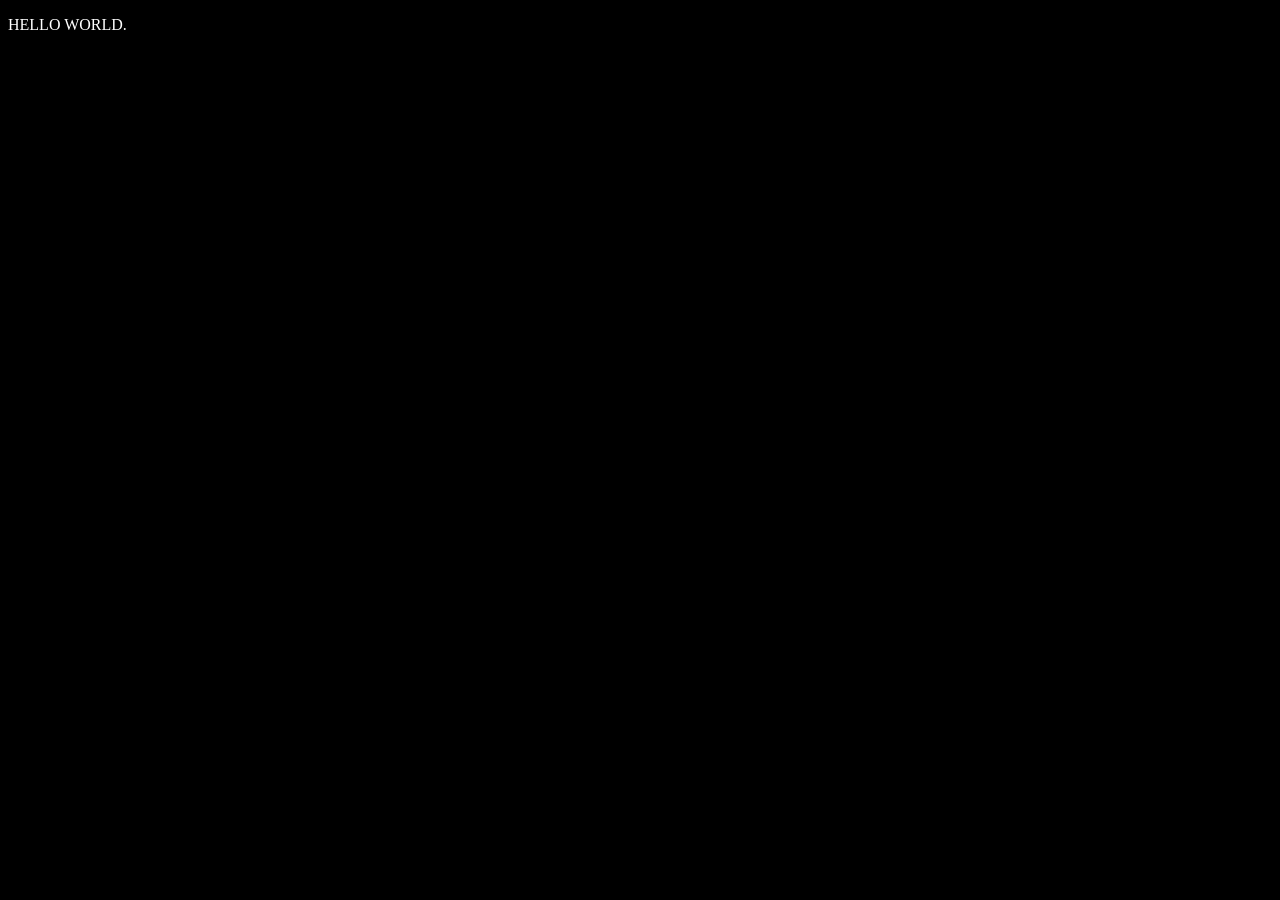
==== commit 4ad6f0f4: "v1.1" ====
--- a/index.html
+++ b/index.html
@@ -7,6 +7,6 @@
     <link rel="stylesheet" href="style.css">
 </head>
 <body>
-    <p>HELLO WORLD</p>
+    <p>HELLO WORLD.</p>
 </body>
 </html>
